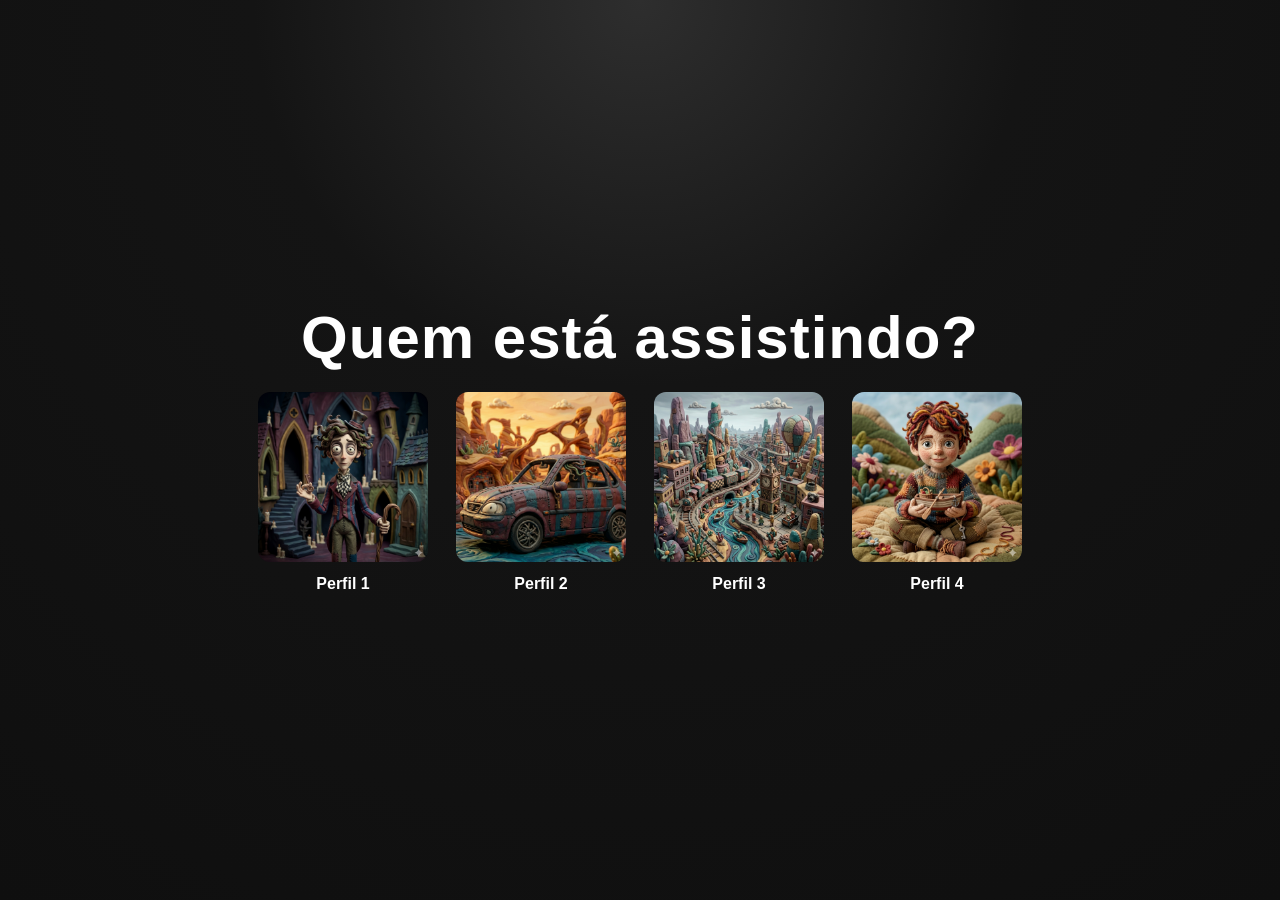
==== index.html @ 9056c54a "Aula 1 e Aula 2" ====
<!DOCTYPE html>
<html lang="pt-br">

<head>
    <meta charset="UTF-8">
    <meta name="viewport" content="width=device-width, initial-scale=1.0">
    <title>Netflix</title>
    <link rel="stylesheet" href="/assets/css/style.css">
</head>

<body>
    <main>
        <!-- seção de título principal -->
        <section class="whoIsWatching">
            <h1>Quem está assistindo?</h1>
        </section>

        <!-- seção de seleção de perfis -->
        <section class="profilesSection">
            <ul class="profiles">
                <!-- cada item é um perfil (avatar + nome) -->
                <li class="profile">
                    <img src="/assets/img/Perfil1.png" alt="Chapeleiro Maluco">
                    <p>Perfil 1</p>
                </li>
                <li class="profile">
                    <img src="/assets/img/Perfil2.png" alt="Vectrão">
                    <p>Perfil 2</p>
                </li>
                <li class="profile">
                    <img src="/assets/img/Perfil3.png" alt="Cidade">
                    <p>Perfil 3</p>
                </li>
                <li class="profile">
                    <img src="/assets/img/Perfil4.png" alt="Caverna">
                    <p>Perfil 4</p>
                </li>
            </ul>
        </section>
    </main>
</body>

</html>
---- assets/css/style.css ----
/* Estilo inspirado na Netflix */
:root {
    --bg: #141414;
    --bg-alt: #181818;
    --text: #e5e5e5;
    --text-muted: #b3b3b3;
    --primary: #e50914;
}

/* Reset global e box model */
* {
    box-sizing: border-box;
}

/* Corpo da página e fundo Netflix-like */
html, body {
    margin: 0;
    padding: 0;
    font-family: 'Helvetica Neue', Helvetica, Arial, sans-serif;
    background: radial-gradient(circle at top, #2e2e2e 0%, #141414 35%, #0f0f0f 100%);
    color: var(--text);
    min-height: 100%;
}

body {
    min-height: 100vh;
    display: flex;
    align-items: center;
    justify-content: center;
}

/* container principal centralizado */
main {
    width: min(100%, 1100px);
    padding: 2.5rem 1.5rem;
    display: flex;
    flex-direction: column;
    justify-content: center;
    align-items: center;
}

.whoIsWatching {
    text-align: center;
    width: 100%;
}

.profilesSection {
    display: flex;
    justify-content: center;
    width: 100%;
}

h1 {
    font-size: 60px;
    margin: 0 0 1rem;
    color: #ffffff;
    text-align: center;
    letter-spacing: 1px;
}

/* lista de perfis (flexbox para o Netflix-style) */
.profiles {
    list-style: none;
    display: flex;
    flex-wrap: wrap;
    justify-content: center;
    gap: 20px;
    margin: 0;
    padding: 0;
    width: fit-content;
}

.profile {
    background: transparent;
    border: none;
    border-radius: 0;
    padding: 0.25rem;
    text-align: center;
    transition: transform .2s ease-in-out;
    cursor: pointer;
}

.profile:hover {
    transform: translateY(-6px);
}

.profile img {
    width: 170px;
    height: 170px;
    object-fit: cover;
    border-radius: 12px;
    border: none;
    margin-bottom: .6rem;
}

.profile img:hover {
    border: 3px solid #fff; 
}

.profile p {
    margin: 0;
    color: #fff;
    font-weight: 600;
}

@media (max-width: 540px) {
    main {
        padding: 1.5rem 0.75rem;
    }

    h1 {
        font-size: clamp(1.6rem, 6vw, 2.2rem);
    }
}
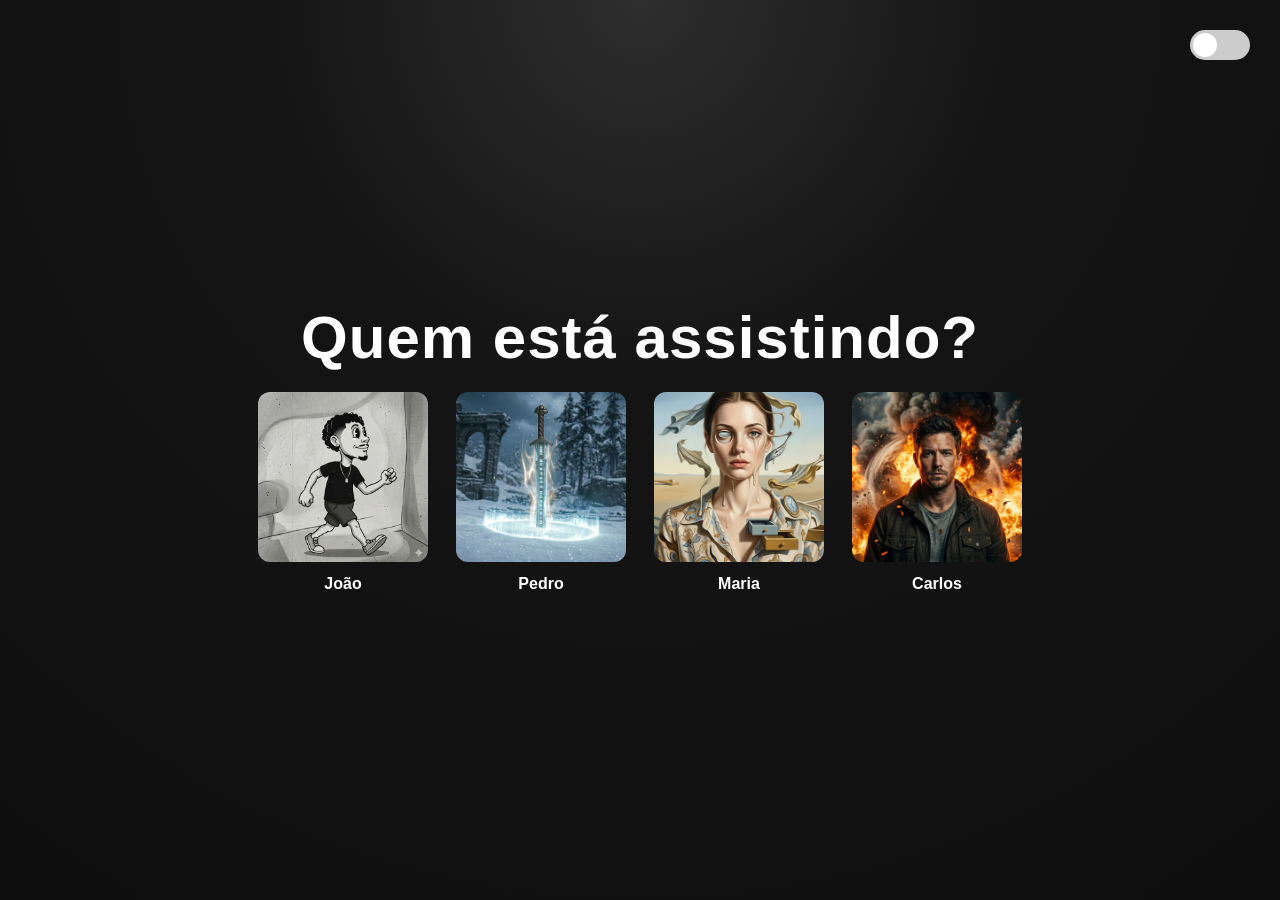
==== commit d0e2d5bd: "Imersão Front-end com IA finalizado" ====
--- a/index.html
+++ b/index.html
@@ -9,6 +9,8 @@
 </head>
 
 <body>
+    <input type="checkbox" id="theme-toggle" />
+    <label for="theme-toggle" class="toggle-switch"></label>
     <main>
         <!-- seção de título principal -->
         <section class="whoIsWatching">
@@ -20,24 +22,25 @@
             <ul class="profiles">
                 <!-- cada item é um perfil (avatar + nome) -->
                 <li class="profile">
-                    <img src="/assets/img/Perfil1.png" alt="Chapeleiro Maluco">
-                    <p>Perfil 1</p>
+                    <a href="catalogo/catalogo.html"><img src="/assets/img/Perfil1.png" alt="Chapeleiro Maluco"></a>
+                    <p>João</p>
                 </li>
                 <li class="profile">
-                    <img src="/assets/img/Perfil2.png" alt="Vectrão">
-                    <p>Perfil 2</p>
+                    <a href="catalogo/catalogo.html"><img src="/assets/img/Perfil2.png" alt="Vectrão"></a>
+                    <p>Pedro</p>
                 </li>
                 <li class="profile">
-                    <img src="/assets/img/Perfil3.png" alt="Cidade">
-                    <p>Perfil 3</p>
+                    <a href="catalogo/catalogo.html"><img src="/assets/img/Perfil3.png" alt="Cidade"></a>
+                    <p>Maria</p>
                 </li>
                 <li class="profile">
-                    <img src="/assets/img/Perfil4.png" alt="Caverna">
-                    <p>Perfil 4</p>
+                    <a href="catalogo/catalogo.html"><img src="/assets/img/Perfil4.png" alt="Caverna"></a>
+                    <p>Carlos</p>
                 </li>
             </ul>
         </section>
     </main>
+    <script src="/assets/js/script.js"></script>
 </body>
 
 </html>
--- a/assets/css/style.css
+++ b/assets/css/style.css
@@ -13,7 +13,8 @@
 }
 
 /* Corpo da página e fundo Netflix-like */
-html, body {
+html,
+body {
     margin: 0;
     padding: 0;
     font-family: 'Helvetica Neue', Helvetica, Arial, sans-serif;
@@ -94,7 +95,7 @@
 }
 
 .profile img:hover {
-    border: 3px solid #fff; 
+    border: 3px solid #fff;
 }
 
 .profile p {
@@ -111,4 +112,97 @@
     h1 {
         font-size: clamp(1.6rem, 6vw, 2.2rem);
     }
-}
+
+    .profile img {
+        width: 120px;
+        height: 120px;
+    }
+}
+
+@media (min-width: 541px) and (max-width: 768px) {
+    h1 {
+        font-size: 48px;
+    }
+
+    .profile img {
+        width: 140px;
+        height: 140px;
+    }
+}
+
+@media (min-width: 769px) and (max-width: 1024px) {
+    h1 {
+        font-size: 54px;
+    }
+
+    .profile img {
+        width: 160px;
+        height: 160px;
+    }
+}
+
+@media (min-width: 1025px) {
+    h1 {
+        font-size: 60px;
+    }
+
+    .profile img {
+        width: 170px;
+        height: 170px;
+    }
+}
+
+/* Light mode styles */
+body.light-mode {
+    background: linear-gradient(to bottom, #ffffff 0%, #f0f0f0 35%, #e0e0e0 100%);
+    color: #141414;
+}
+
+body.light-mode h1 {
+    color: #141414;
+}
+
+body.light-mode .profile p {
+    color: #141414;
+}
+
+body.light-mode .profile img:hover {
+    border: 3px solid #141414;
+}
+
+/* Toggle switch styles */
+#theme-toggle {
+    display: none;
+}
+
+.toggle-switch {
+    position: fixed;
+    top: 30px;
+    right: 30px;
+    width: 60px;
+    height: 30px;
+    background: #ccc;
+    border-radius: 15px;
+    cursor: pointer;
+    transition: background 0.3s;
+}
+
+.toggle-switch::before {
+    content: '';
+    position: absolute;
+    top: 3px;
+    left: 3px;
+    width: 24px;
+    height: 24px;
+    background: white;
+    border-radius: 50%;
+    transition: transform 0.3s;
+}
+
+#theme-toggle:checked + .toggle-switch {
+    background: var(--primary);
+}
+
+#theme-toggle:checked + .toggle-switch::before {
+    transform: translateX(30px);
+}
